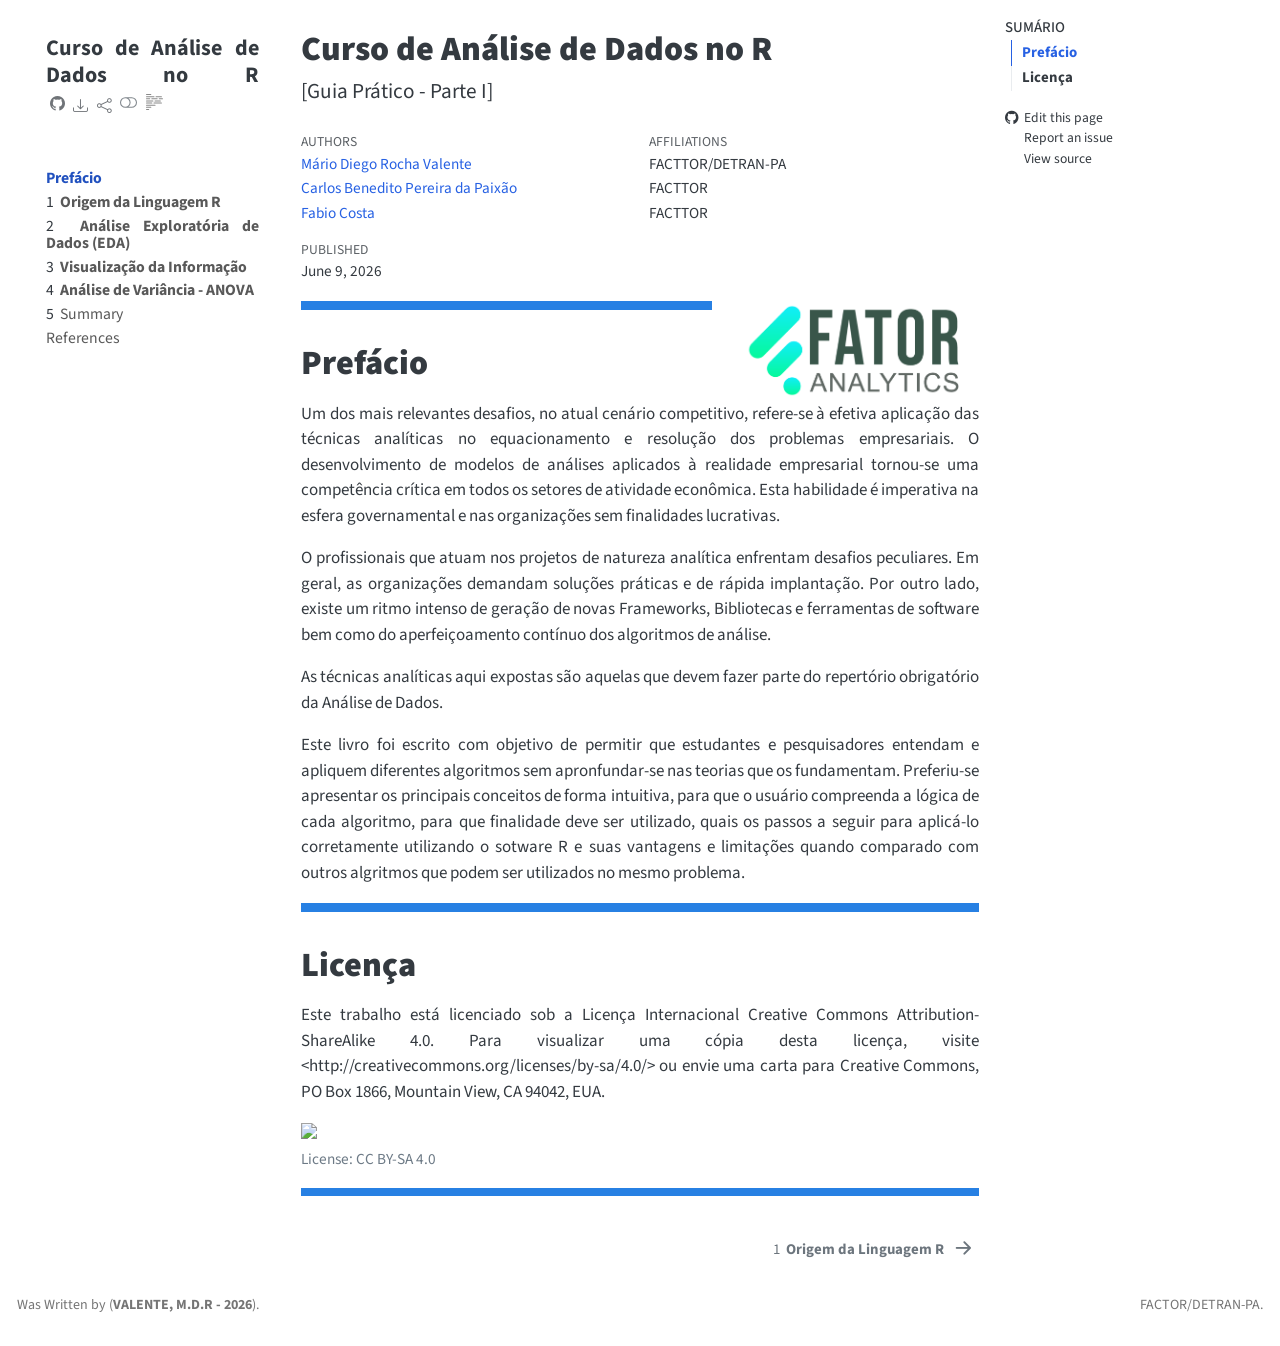
==== docs/index.html @ b425abb0 "Add files via upload" ====
<!DOCTYPE html>
<html xmlns="http://www.w3.org/1999/xhtml" lang="en" xml:lang="en"><head>

<meta charset="utf-8">
<meta name="generator" content="quarto-1.7.32">

<meta name="viewport" content="width=device-width, initial-scale=1.0, user-scalable=yes">

<meta name="author" content="Mário Diego Rocha Valente">
<meta name="author" content="Carlos Benedito Pereira da Paixão">
<meta name="author" content="Fabio Costa">
<meta name="dcterms.date" content="2026-06-09">

<title>Curso de Análise de Dados no R</title>
<style>
code{white-space: pre-wrap;}
span.smallcaps{font-variant: small-caps;}
div.columns{display: flex; gap: min(4vw, 1.5em);}
div.column{flex: auto; overflow-x: auto;}
div.hanging-indent{margin-left: 1.5em; text-indent: -1.5em;}
ul.task-list{list-style: none;}
ul.task-list li input[type="checkbox"] {
  width: 0.8em;
  margin: 0 0.8em 0.2em -1em; /* quarto-specific, see https://github.com/quarto-dev/quarto-cli/issues/4556 */ 
  vertical-align: middle;
}
</style>


<script src="site_libs/quarto-nav/quarto-nav.js"></script>
<script src="site_libs/quarto-nav/headroom.min.js"></script>
<script src="site_libs/clipboard/clipboard.min.js"></script>
<script src="site_libs/quarto-search/autocomplete.umd.js"></script>
<script src="site_libs/quarto-search/fuse.min.js"></script>
<script src="site_libs/quarto-search/quarto-search.js"></script>
<meta name="quarto:offset" content="./">
<link href="./intro.html" rel="next">
<link href="./Fator_Analytics.png" rel="icon" type="image/png">
<script src="site_libs/quarto-html/quarto.js" type="module"></script>
<script src="site_libs/quarto-html/tabsets/tabsets.js" type="module"></script>
<script src="site_libs/quarto-html/popper.min.js"></script>
<script src="site_libs/quarto-html/tippy.umd.min.js"></script>
<script src="site_libs/quarto-html/anchor.min.js"></script>
<link href="site_libs/quarto-html/tippy.css" rel="stylesheet">
<link href="site_libs/quarto-html/quarto-syntax-highlighting-37eea08aefeeee20ff55810ff984fec1.css" rel="stylesheet" class="quarto-color-scheme" id="quarto-text-highlighting-styles">
<link href="site_libs/quarto-html/quarto-syntax-highlighting-dark-2fef5ea3f8957b3e4ecc936fc74692ca.css" rel="stylesheet" class="quarto-color-scheme quarto-color-alternate" id="quarto-text-highlighting-styles">
<link href="site_libs/quarto-html/quarto-syntax-highlighting-37eea08aefeeee20ff55810ff984fec1.css" rel="stylesheet" class="quarto-color-scheme-extra" id="quarto-text-highlighting-styles">
<script src="site_libs/bootstrap/bootstrap.min.js"></script>
<link href="site_libs/bootstrap/bootstrap-icons.css" rel="stylesheet">
<link href="site_libs/bootstrap/bootstrap-364982630eef5352dd1537128a8ed5cb.min.css" rel="stylesheet" append-hash="true" class="quarto-color-scheme" id="quarto-bootstrap" data-mode="light">
<link href="site_libs/bootstrap/bootstrap-dark-9ac4c4d7723caba69398381a32a42326.min.css" rel="stylesheet" append-hash="true" class="quarto-color-scheme quarto-color-alternate" id="quarto-bootstrap" data-mode="dark">
<link href="site_libs/bootstrap/bootstrap-364982630eef5352dd1537128a8ed5cb.min.css" rel="stylesheet" append-hash="true" class="quarto-color-scheme-extra" id="quarto-bootstrap" data-mode="light">
<script id="quarto-search-options" type="application/json">{
  "location": "sidebar",
  "copy-button": false,
  "collapse-after": 3,
  "panel-placement": "start",
  "type": "textbox",
  "limit": 50,
  "keyboard-shortcut": [
    "f",
    "/",
    "s"
  ],
  "show-item-context": false,
  "language": {
    "search-no-results-text": "No results",
    "search-matching-documents-text": "matching documents",
    "search-copy-link-title": "Copy link to search",
    "search-hide-matches-text": "Hide additional matches",
    "search-more-match-text": "more match in this document",
    "search-more-matches-text": "more matches in this document",
    "search-clear-button-title": "Clear",
    "search-text-placeholder": "",
    "search-detached-cancel-button-title": "Cancel",
    "search-submit-button-title": "Submit",
    "search-label": "Search"
  }
}</script>


</head>

<body class="nav-sidebar floating quarto-light"><script id="quarto-html-before-body" type="application/javascript">
    const toggleBodyColorMode = (bsSheetEl) => {
      const mode = bsSheetEl.getAttribute("data-mode");
      const bodyEl = window.document.querySelector("body");
      if (mode === "dark") {
        bodyEl.classList.add("quarto-dark");
        bodyEl.classList.remove("quarto-light");
      } else {
        bodyEl.classList.add("quarto-light");
        bodyEl.classList.remove("quarto-dark");
      }
    }
    const toggleBodyColorPrimary = () => {
      const bsSheetEl = window.document.querySelector("link#quarto-bootstrap:not([rel=disabled-stylesheet])");
      if (bsSheetEl) {
        toggleBodyColorMode(bsSheetEl);
      }
    }
    const setColorSchemeToggle = (alternate) => {
      const toggles = window.document.querySelectorAll('.quarto-color-scheme-toggle');
      for (let i=0; i < toggles.length; i++) {
        const toggle = toggles[i];
        if (toggle) {
          if (alternate) {
            toggle.classList.add("alternate");
          } else {
            toggle.classList.remove("alternate");
          }
        }
      }
    };
    const toggleColorMode = (alternate) => {
      // Switch the stylesheets
      const primaryStylesheets = window.document.querySelectorAll('link.quarto-color-scheme:not(.quarto-color-alternate)');
      const alternateStylesheets = window.document.querySelectorAll('link.quarto-color-scheme.quarto-color-alternate');
      manageTransitions('#quarto-margin-sidebar .nav-link', false);
      if (alternate) {
        // note: dark is layered on light, we don't disable primary!
        enableStylesheet(alternateStylesheets);
        for (const sheetNode of alternateStylesheets) {
          if (sheetNode.id === "quarto-bootstrap") {
            toggleBodyColorMode(sheetNode);
          }
        }
      } else {
        disableStylesheet(alternateStylesheets);
        enableStylesheet(primaryStylesheets)
        toggleBodyColorPrimary();
      }
      manageTransitions('#quarto-margin-sidebar .nav-link', true);
      // Switch the toggles
      setColorSchemeToggle(alternate)
      // Hack to workaround the fact that safari doesn't
      // properly recolor the scrollbar when toggling (#1455)
      if (navigator.userAgent.indexOf('Safari') > 0 && navigator.userAgent.indexOf('Chrome') == -1) {
        manageTransitions("body", false);
        window.scrollTo(0, 1);
        setTimeout(() => {
          window.scrollTo(0, 0);
          manageTransitions("body", true);
        }, 40);
      }
    }
    const disableStylesheet = (stylesheets) => {
      for (let i=0; i < stylesheets.length; i++) {
        const stylesheet = stylesheets[i];
        stylesheet.rel = 'disabled-stylesheet';
      }
    }
    const enableStylesheet = (stylesheets) => {
      for (let i=0; i < stylesheets.length; i++) {
        const stylesheet = stylesheets[i];
        if(stylesheet.rel !== 'stylesheet') { // for Chrome, which will still FOUC without this check
          stylesheet.rel = 'stylesheet';
        }
      }
    }
    const manageTransitions = (selector, allowTransitions) => {
      const els = window.document.querySelectorAll(selector);
      for (let i=0; i < els.length; i++) {
        const el = els[i];
        if (allowTransitions) {
          el.classList.remove('notransition');
        } else {
          el.classList.add('notransition');
        }
      }
    }
    const isFileUrl = () => {
      return window.location.protocol === 'file:';
    }
    const hasAlternateSentinel = () => {
      let styleSentinel = getColorSchemeSentinel();
      if (styleSentinel !== null) {
        return styleSentinel === "alternate";
      } else {
        return false;
      }
    }
    const setStyleSentinel = (alternate) => {
      const value = alternate ? "alternate" : "default";
      if (!isFileUrl()) {
        window.localStorage.setItem("quarto-color-scheme", value);
      } else {
        localAlternateSentinel = value;
      }
    }
    const getColorSchemeSentinel = () => {
      if (!isFileUrl()) {
        const storageValue = window.localStorage.getItem("quarto-color-scheme");
        return storageValue != null ? storageValue : localAlternateSentinel;
      } else {
        return localAlternateSentinel;
      }
    }
    const toggleGiscusIfUsed = (isAlternate, darkModeDefault) => {
      const baseTheme = document.querySelector('#giscus-base-theme')?.value ?? 'light';
      const alternateTheme = document.querySelector('#giscus-alt-theme')?.value ?? 'dark';
      let newTheme = '';
      if(authorPrefersDark) {
        newTheme = isAlternate ? baseTheme : alternateTheme;
      } else {
        newTheme = isAlternate ? alternateTheme : baseTheme;
      }
      const changeGiscusTheme = () => {
        // From: https://github.com/giscus/giscus/issues/336
        const sendMessage = (message) => {
          const iframe = document.querySelector('iframe.giscus-frame');
          if (!iframe) return;
          iframe.contentWindow.postMessage({ giscus: message }, 'https://giscus.app');
        }
        sendMessage({
          setConfig: {
            theme: newTheme
          }
        });
      }
      const isGiscussLoaded = window.document.querySelector('iframe.giscus-frame') !== null;
      if (isGiscussLoaded) {
        changeGiscusTheme();
      }
    };
    const authorPrefersDark = false;
    const darkModeDefault = authorPrefersDark;
      document.querySelector('link#quarto-text-highlighting-styles.quarto-color-scheme-extra').rel = 'disabled-stylesheet';
      document.querySelector('link#quarto-bootstrap.quarto-color-scheme-extra').rel = 'disabled-stylesheet';
    let localAlternateSentinel = darkModeDefault ? 'alternate' : 'default';
    // Dark / light mode switch
    window.quartoToggleColorScheme = () => {
      // Read the current dark / light value
      let toAlternate = !hasAlternateSentinel();
      toggleColorMode(toAlternate);
      setStyleSentinel(toAlternate);
      toggleGiscusIfUsed(toAlternate, darkModeDefault);
      window.dispatchEvent(new Event('resize'));
    };
    // Switch to dark mode if need be
    if (hasAlternateSentinel()) {
      toggleColorMode(true);
    } else {
      toggleColorMode(false);
    }
  </script>

<div id="quarto-search-results"></div>
  <header id="quarto-header" class="headroom fixed-top">
  <nav class="quarto-secondary-nav">
    <div class="container-fluid d-flex">
      <button type="button" class="quarto-btn-toggle btn" data-bs-toggle="collapse" role="button" data-bs-target=".quarto-sidebar-collapse-item" aria-controls="quarto-sidebar" aria-expanded="false" aria-label="Toggle sidebar navigation" onclick="if (window.quartoToggleHeadroom) { window.quartoToggleHeadroom(); }">
        <i class="bi bi-layout-text-sidebar-reverse"></i>
      </button>
        <nav class="quarto-page-breadcrumbs" aria-label="breadcrumb"><ol class="breadcrumb"><li class="breadcrumb-item"><a href="./index.html"><strong>Prefácio</strong></a></li></ol></nav>
        <a class="flex-grow-1" role="navigation" data-bs-toggle="collapse" data-bs-target=".quarto-sidebar-collapse-item" aria-controls="quarto-sidebar" aria-expanded="false" aria-label="Toggle sidebar navigation" onclick="if (window.quartoToggleHeadroom) { window.quartoToggleHeadroom(); }">      
        </a>
      <button type="button" class="btn quarto-search-button" aria-label="Search" onclick="window.quartoOpenSearch();">
        <i class="bi bi-search"></i>
      </button>
    </div>
  </nav>
</header>
<!-- content -->
<div id="quarto-content" class="quarto-container page-columns page-rows-contents page-layout-article">
<!-- sidebar -->
  <nav id="quarto-sidebar" class="sidebar collapse collapse-horizontal quarto-sidebar-collapse-item sidebar-navigation floating overflow-auto">
    <div class="pt-lg-2 mt-2 text-left sidebar-header">
    <div class="sidebar-title mb-0 py-0">
      <a href="./"><strong>Curso de Análise de Dados no R</strong></a> 
        <div class="sidebar-tools-main tools-wide">
    <a href="https://github.com/MarioDhiego/tree/main/book/" title="Source Code" class="quarto-navigation-tool px-1" aria-label="Source Code"><i class="bi bi-github"></i></a>
    <div class="dropdown">
      <a href="" title="Download" id="quarto-navigation-tool-dropdown-0" class="quarto-navigation-tool dropdown-toggle px-1" data-bs-toggle="dropdown" aria-expanded="false" role="link" aria-label="Download"><i class="bi bi-download"></i></a>
      <ul class="dropdown-menu" aria-labelledby="quarto-navigation-tool-dropdown-0">
          <li>
            <a class="dropdown-item sidebar-tools-main-item" href="./--Curso-de-Análise-de-Dados-no-R--.pdf">
              <i class="bi bi-file-pdf pe-1"></i>
            Download PDF
            </a>
          </li>
          <li>
            <a class="dropdown-item sidebar-tools-main-item" href="./--Curso-de-Análise-de-Dados-no-R--.docx">
              <i class="bi bi-file-word pe-1"></i>
            Download Docx
            </a>
          </li>
      </ul>
    </div>
    <div class="dropdown">
      <a href="" title="Share" id="quarto-navigation-tool-dropdown-1" class="quarto-navigation-tool dropdown-toggle px-1" data-bs-toggle="dropdown" aria-expanded="false" role="link" aria-label="Share"><i class="bi bi-share"></i></a>
      <ul class="dropdown-menu" aria-labelledby="quarto-navigation-tool-dropdown-1">
          <li>
            <a class="dropdown-item sidebar-tools-main-item" href="https://twitter.com/intent/tweet?url=|url|">
              <i class="bi bi-twitter pe-1"></i>
            Twitter
            </a>
          </li>
          <li>
            <a class="dropdown-item sidebar-tools-main-item" href="https://www.linkedin.com/sharing/share-offsite/?url=|url|">
              <i class="bi bi-linkedin pe-1"></i>
            LinkedIn
            </a>
          </li>
      </ul>
    </div>
  <a href="" class="quarto-color-scheme-toggle quarto-navigation-tool  px-1" onclick="window.quartoToggleColorScheme(); return false;" title="Toggle dark mode"><i class="bi"></i></a>
  <a href="" class="quarto-reader-toggle quarto-navigation-tool px-1" onclick="window.quartoToggleReader(); return false;" title="Toggle reader mode">
  <div class="quarto-reader-toggle-btn">
  <i class="bi"></i>
  </div>
</a>
</div>
    </div>
      </div>
        <div class="mt-2 flex-shrink-0 align-items-center">
        <div class="sidebar-search">
        <div id="quarto-search" class="" title="Search"></div>
        </div>
        </div>
    <div class="sidebar-menu-container"> 
    <ul class="list-unstyled mt-1">
        <li class="sidebar-item">
  <div class="sidebar-item-container"> 
  <a href="./index.html" class="sidebar-item-text sidebar-link active">
 <span class="menu-text"><strong>Prefácio</strong></span></a>
  </div>
</li>
        <li class="sidebar-item">
  <div class="sidebar-item-container"> 
  <a href="./intro.html" class="sidebar-item-text sidebar-link">
 <span class="menu-text"><span class="chapter-number">1</span>&nbsp; <span class="chapter-title"><strong>Origem da Linguagem R</strong></span></span></a>
  </div>
</li>
        <li class="sidebar-item">
  <div class="sidebar-item-container"> 
  <a href="./cap1.html" class="sidebar-item-text sidebar-link">
 <span class="menu-text"><span class="chapter-number">2</span>&nbsp; <span class="chapter-title"><strong>Análise Exploratória de Dados (EDA)</strong></span></span></a>
  </div>
</li>
        <li class="sidebar-item">
  <div class="sidebar-item-container"> 
  <a href="./cap2.html" class="sidebar-item-text sidebar-link">
 <span class="menu-text"><span class="chapter-number">3</span>&nbsp; <span class="chapter-title"><strong>Visualização da Informação</strong></span></span></a>
  </div>
</li>
        <li class="sidebar-item">
  <div class="sidebar-item-container"> 
  <a href="./cap3.html" class="sidebar-item-text sidebar-link">
 <span class="menu-text"><span class="chapter-number">4</span>&nbsp; <span class="chapter-title"><strong>Análise de Variância - ANOVA</strong></span></span></a>
  </div>
</li>
        <li class="sidebar-item">
  <div class="sidebar-item-container"> 
  <a href="./summary.html" class="sidebar-item-text sidebar-link">
 <span class="menu-text"><span class="chapter-number">5</span>&nbsp; <span class="chapter-title">Summary</span></span></a>
  </div>
</li>
        <li class="sidebar-item">
  <div class="sidebar-item-container"> 
  <a href="./references.html" class="sidebar-item-text sidebar-link">
 <span class="menu-text">References</span></a>
  </div>
</li>
    </ul>
    </div>
</nav>
<div id="quarto-sidebar-glass" class="quarto-sidebar-collapse-item" data-bs-toggle="collapse" data-bs-target=".quarto-sidebar-collapse-item"></div>
<!-- margin-sidebar -->
    <div id="quarto-margin-sidebar" class="sidebar margin-sidebar">
        <nav id="TOC" role="doc-toc" class="toc-active">
    <h2 id="toc-title">SUMÁRIO</h2>
   
  <ul>
  <li><a href="#prefácio" id="toc-prefácio" class="nav-link active" data-scroll-target="#prefácio"><strong>Prefácio</strong></a></li>
  <li><a href="#Licença" id="toc-Licença" class="nav-link" data-scroll-target="#Licença"><strong>Licença</strong></a></li>
  </ul>
<div class="toc-actions"><ul><li><a href="https://github.com/MarioDhiego/edit/main/book/index.qmd" class="toc-action"><i class="bi bi-github"></i>Edit this page</a></li><li><a href="https://github.com/MarioDhiego/issues/new" class="toc-action"><i class="bi empty"></i>Report an issue</a></li><li><a href="https://github.com/MarioDhiego/blob/main/book/index.qmd" class="toc-action"><i class="bi empty"></i>View source</a></li></ul></div></nav>
    </div>
<!-- main -->
<main class="content" id="quarto-document-content">


<header id="title-block-header" class="quarto-title-block default">
<div class="quarto-title">
<h1 class="title"><strong>Curso de Análise de Dados no R</strong></h1>
<p class="subtitle lead"><strong>[Guia Prático - Parte I]</strong></p>
</div>


<div class="quarto-title-meta-author">
  <div class="quarto-title-meta-heading">Authors</div>
  <div class="quarto-title-meta-heading">Affiliations</div>
  
    <div class="quarto-title-meta-contents">
    <p class="author"><a href="mario.valente@detran.pa.gov.br">Mário Diego Rocha Valente</a> </p>
  </div>
  <div class="quarto-title-meta-contents">
        <p class="affiliation">
            FACTTOR/DETRAN-PA
          </p>
      </div>
    <div class="quarto-title-meta-contents">
    <p class="author"><a href="carlos.paixao@gmail.com">Carlos Benedito Pereira da Paixão</a> </p>
  </div>
  <div class="quarto-title-meta-contents">
        <p class="affiliation">
            FACTTOR
          </p>
      </div>
    <div class="quarto-title-meta-contents">
    <p class="author"><a href="fabio.costa@gmail.com">Fabio Costa</a> </p>
  </div>
  <div class="quarto-title-meta-contents">
        <p class="affiliation">
            FACTTOR
          </p>
      </div>
  </div>

<div class="quarto-title-meta">

      
    <div>
    <div class="quarto-title-meta-heading">Published</div>
    <div class="quarto-title-meta-contents">
      <p class="date">June 9, 2026</p>
    </div>
  </div>
  
    
  </div>
  


</header>


<p><img src="Fator_Analytics.png" title="**Curso de Análise de Dados no R**" class="quarto-cover-image nolightbox img-fluid"></p>
<style>
body{text-align: justify}
</style>
<div class="progress">
<div class="progress-bar" style="width: 100%;">

</div>
</div>
<section id="prefácio" class="level1 unnumbered">
<h1 class="unnumbered"><strong>Prefácio</strong></h1>
<p>Um dos mais relevantes desafios, no atual cenário competitivo, refere-se à efetiva aplicação das técnicas analíticas no equacionamento e resolução dos problemas empresariais. O desenvolvimento de modelos de análises aplicados à realidade empresarial tornou-se uma competência crítica em todos os setores de atividade econômica. Esta habilidade é imperativa na esfera governamental e nas organizações sem finalidades lucrativas.</p>
<p>O profissionais que atuam nos projetos de natureza analítica enfrentam desafios peculiares. Em geral, as organizações demandam soluções práticas e de rápida implantação. Por outro lado, existe um ritmo intenso de geração de novas Frameworks, Bibliotecas e ferramentas de software bem como do aperfeiçoamento contínuo dos algoritmos de análise. </p>
<p>As técnicas analíticas aqui expostas são aquelas que devem fazer parte do repertório obrigatório da Análise de Dados. </p>
<p>Este livro foi escrito com objetivo de permitir que estudantes e pesquisadores entendam e apliquem diferentes algoritmos sem apronfundar-se nas teorias que os fundamentam. Preferiu-se apresentar os principais conceitos de forma intuitiva, para que o usuário compreenda a lógica de cada algoritmo, para que finalidade deve ser utilizado, quais os passos a seguir para aplicá-lo corretamente utilizando o sotware R e suas vantagens e limitações quando comparado com outros algritmos que podem ser utilizados no mesmo problema.</p>
<div class="progress">
<div class="progress-bar" style="width: 100%;">

</div>
</div>
</section>
<section id="Licença" class="level1 unnumbered">
<h1 class="unnumbered"><strong>Licença</strong></h1>
<p>Este trabalho está licenciado sob a Licença Internacional Creative Commons Attribution-ShareAlike 4.0. Para visualizar uma cópia desta licença, visite &lt;http://creativecommons.org/licenses/by-sa/4.0/&gt; ou envie uma carta para Creative Commons, PO Box 1866, Mountain View, CA 94042, EUA.</p>
<div class="quarto-figure quarto-figure-left">
<figure class="figure">
<p><img src="https://mirrors.creativecommons.org/presskit/buttons/88x31/png/by-sa.png" class="img-fluid figure-img" style="width:25.0%"></p>
<figcaption>License: CC BY-SA 4.0</figcaption>
</figure>
</div>
<div class="progress">
<div class="progress-bar" style="width: 100%;">

</div>
</div>


</section>

</main> <!-- /main -->
<script id="quarto-html-after-body" type="application/javascript">
  window.document.addEventListener("DOMContentLoaded", function (event) {
    // Ensure there is a toggle, if there isn't float one in the top right
    if (window.document.querySelector('.quarto-color-scheme-toggle') === null) {
      const a = window.document.createElement('a');
      a.classList.add('top-right');
      a.classList.add('quarto-color-scheme-toggle');
      a.href = "";
      a.onclick = function() { try { window.quartoToggleColorScheme(); } catch {} return false; };
      const i = window.document.createElement("i");
      i.classList.add('bi');
      a.appendChild(i);
      window.document.body.appendChild(a);
    }
    setColorSchemeToggle(hasAlternateSentinel())
    const icon = "";
    const anchorJS = new window.AnchorJS();
    anchorJS.options = {
      placement: 'right',
      icon: icon
    };
    anchorJS.add('.anchored');
    const isCodeAnnotation = (el) => {
      for (const clz of el.classList) {
        if (clz.startsWith('code-annotation-')) {                     
          return true;
        }
      }
      return false;
    }
    const onCopySuccess = function(e) {
      // button target
      const button = e.trigger;
      // don't keep focus
      button.blur();
      // flash "checked"
      button.classList.add('code-copy-button-checked');
      var currentTitle = button.getAttribute("title");
      button.setAttribute("title", "Copied!");
      let tooltip;
      if (window.bootstrap) {
        button.setAttribute("data-bs-toggle", "tooltip");
        button.setAttribute("data-bs-placement", "left");
        button.setAttribute("data-bs-title", "Copied!");
        tooltip = new bootstrap.Tooltip(button, 
          { trigger: "manual", 
            customClass: "code-copy-button-tooltip",
            offset: [0, -8]});
        tooltip.show();    
      }
      setTimeout(function() {
        if (tooltip) {
          tooltip.hide();
          button.removeAttribute("data-bs-title");
          button.removeAttribute("data-bs-toggle");
          button.removeAttribute("data-bs-placement");
        }
        button.setAttribute("title", currentTitle);
        button.classList.remove('code-copy-button-checked');
      }, 1000);
      // clear code selection
      e.clearSelection();
    }
    const getTextToCopy = function(trigger) {
        const codeEl = trigger.previousElementSibling.cloneNode(true);
        for (const childEl of codeEl.children) {
          if (isCodeAnnotation(childEl)) {
            childEl.remove();
          }
        }
        return codeEl.innerText;
    }
    const clipboard = new window.ClipboardJS('.code-copy-button:not([data-in-quarto-modal])', {
      text: getTextToCopy
    });
    clipboard.on('success', onCopySuccess);
    if (window.document.getElementById('quarto-embedded-source-code-modal')) {
      const clipboardModal = new window.ClipboardJS('.code-copy-button[data-in-quarto-modal]', {
        text: getTextToCopy,
        container: window.document.getElementById('quarto-embedded-source-code-modal')
      });
      clipboardModal.on('success', onCopySuccess);
    }
      var localhostRegex = new RegExp(/^(?:http|https):\/\/localhost\:?[0-9]*\//);
      var mailtoRegex = new RegExp(/^mailto:/);
        var filterRegex = new RegExp('/' + window.location.host + '/');
      var isInternal = (href) => {
          return filterRegex.test(href) || localhostRegex.test(href) || mailtoRegex.test(href);
      }
      // Inspect non-navigation links and adorn them if external
     var links = window.document.querySelectorAll('a[href]:not(.nav-link):not(.navbar-brand):not(.toc-action):not(.sidebar-link):not(.sidebar-item-toggle):not(.pagination-link):not(.no-external):not([aria-hidden]):not(.dropdown-item):not(.quarto-navigation-tool):not(.about-link)');
      for (var i=0; i<links.length; i++) {
        const link = links[i];
        if (!isInternal(link.href)) {
          // undo the damage that might have been done by quarto-nav.js in the case of
          // links that we want to consider external
          if (link.dataset.originalHref !== undefined) {
            link.href = link.dataset.originalHref;
          }
        }
      }
    function tippyHover(el, contentFn, onTriggerFn, onUntriggerFn) {
      const config = {
        allowHTML: true,
        maxWidth: 500,
        delay: 100,
        arrow: false,
        appendTo: function(el) {
            return el.parentElement;
        },
        interactive: true,
        interactiveBorder: 10,
        theme: 'quarto',
        placement: 'bottom-start',
      };
      if (contentFn) {
        config.content = contentFn;
      }
      if (onTriggerFn) {
        config.onTrigger = onTriggerFn;
      }
      if (onUntriggerFn) {
        config.onUntrigger = onUntriggerFn;
      }
      window.tippy(el, config); 
    }
    const noterefs = window.document.querySelectorAll('a[role="doc-noteref"]');
    for (var i=0; i<noterefs.length; i++) {
      const ref = noterefs[i];
      tippyHover(ref, function() {
        // use id or data attribute instead here
        let href = ref.getAttribute('data-footnote-href') || ref.getAttribute('href');
        try { href = new URL(href).hash; } catch {}
        const id = href.replace(/^#\/?/, "");
        const note = window.document.getElementById(id);
        if (note) {
          return note.innerHTML;
        } else {
          return "";
        }
      });
    }
    const xrefs = window.document.querySelectorAll('a.quarto-xref');
    const processXRef = (id, note) => {
      // Strip column container classes
      const stripColumnClz = (el) => {
        el.classList.remove("page-full", "page-columns");
        if (el.children) {
          for (const child of el.children) {
            stripColumnClz(child);
          }
        }
      }
      stripColumnClz(note)
      if (id === null || id.startsWith('sec-')) {
        // Special case sections, only their first couple elements
        const container = document.createElement("div");
        if (note.children && note.children.length > 2) {
          container.appendChild(note.children[0].cloneNode(true));
          for (let i = 1; i < note.children.length; i++) {
            const child = note.children[i];
            if (child.tagName === "P" && child.innerText === "") {
              continue;
            } else {
              container.appendChild(child.cloneNode(true));
              break;
            }
          }
          if (window.Quarto?.typesetMath) {
            window.Quarto.typesetMath(container);
          }
          return container.innerHTML
        } else {
          if (window.Quarto?.typesetMath) {
            window.Quarto.typesetMath(note);
          }
          return note.innerHTML;
        }
      } else {
        // Remove any anchor links if they are present
        const anchorLink = note.querySelector('a.anchorjs-link');
        if (anchorLink) {
          anchorLink.remove();
        }
        if (window.Quarto?.typesetMath) {
          window.Quarto.typesetMath(note);
        }
        if (note.classList.contains("callout")) {
          return note.outerHTML;
        } else {
          return note.innerHTML;
        }
      }
    }
    for (var i=0; i<xrefs.length; i++) {
      const xref = xrefs[i];
      tippyHover(xref, undefined, function(instance) {
        instance.disable();
        let url = xref.getAttribute('href');
        let hash = undefined; 
        if (url.startsWith('#')) {
          hash = url;
        } else {
          try { hash = new URL(url).hash; } catch {}
        }
        if (hash) {
          const id = hash.replace(/^#\/?/, "");
          const note = window.document.getElementById(id);
          if (note !== null) {
            try {
              const html = processXRef(id, note.cloneNode(true));
              instance.setContent(html);
            } finally {
              instance.enable();
              instance.show();
            }
          } else {
            // See if we can fetch this
            fetch(url.split('#')[0])
            .then(res => res.text())
            .then(html => {
              const parser = new DOMParser();
              const htmlDoc = parser.parseFromString(html, "text/html");
              const note = htmlDoc.getElementById(id);
              if (note !== null) {
                const html = processXRef(id, note);
                instance.setContent(html);
              } 
            }).finally(() => {
              instance.enable();
              instance.show();
            });
          }
        } else {
          // See if we can fetch a full url (with no hash to target)
          // This is a special case and we should probably do some content thinning / targeting
          fetch(url)
          .then(res => res.text())
          .then(html => {
            const parser = new DOMParser();
            const htmlDoc = parser.parseFromString(html, "text/html");
            const note = htmlDoc.querySelector('main.content');
            if (note !== null) {
              // This should only happen for chapter cross references
              // (since there is no id in the URL)
              // remove the first header
              if (note.children.length > 0 && note.children[0].tagName === "HEADER") {
                note.children[0].remove();
              }
              const html = processXRef(null, note);
              instance.setContent(html);
            } 
          }).finally(() => {
            instance.enable();
            instance.show();
          });
        }
      }, function(instance) {
      });
    }
        let selectedAnnoteEl;
        const selectorForAnnotation = ( cell, annotation) => {
          let cellAttr = 'data-code-cell="' + cell + '"';
          let lineAttr = 'data-code-annotation="' +  annotation + '"';
          const selector = 'span[' + cellAttr + '][' + lineAttr + ']';
          return selector;
        }
        const selectCodeLines = (annoteEl) => {
          const doc = window.document;
          const targetCell = annoteEl.getAttribute("data-target-cell");
          const targetAnnotation = annoteEl.getAttribute("data-target-annotation");
          const annoteSpan = window.document.querySelector(selectorForAnnotation(targetCell, targetAnnotation));
          const lines = annoteSpan.getAttribute("data-code-lines").split(",");
          const lineIds = lines.map((line) => {
            return targetCell + "-" + line;
          })
          let top = null;
          let height = null;
          let parent = null;
          if (lineIds.length > 0) {
              //compute the position of the single el (top and bottom and make a div)
              const el = window.document.getElementById(lineIds[0]);
              top = el.offsetTop;
              height = el.offsetHeight;
              parent = el.parentElement.parentElement;
            if (lineIds.length > 1) {
              const lastEl = window.document.getElementById(lineIds[lineIds.length - 1]);
              const bottom = lastEl.offsetTop + lastEl.offsetHeight;
              height = bottom - top;
            }
            if (top !== null && height !== null && parent !== null) {
              // cook up a div (if necessary) and position it 
              let div = window.document.getElementById("code-annotation-line-highlight");
              if (div === null) {
                div = window.document.createElement("div");
                div.setAttribute("id", "code-annotation-line-highlight");
                div.style.position = 'absolute';
                parent.appendChild(div);
              }
              div.style.top = top - 2 + "px";
              div.style.height = height + 4 + "px";
              div.style.left = 0;
              let gutterDiv = window.document.getElementById("code-annotation-line-highlight-gutter");
              if (gutterDiv === null) {
                gutterDiv = window.document.createElement("div");
                gutterDiv.setAttribute("id", "code-annotation-line-highlight-gutter");
                gutterDiv.style.position = 'absolute';
                const codeCell = window.document.getElementById(targetCell);
                const gutter = codeCell.querySelector('.code-annotation-gutter');
                gutter.appendChild(gutterDiv);
              }
              gutterDiv.style.top = top - 2 + "px";
              gutterDiv.style.height = height + 4 + "px";
            }
            selectedAnnoteEl = annoteEl;
          }
        };
        const unselectCodeLines = () => {
          const elementsIds = ["code-annotation-line-highlight", "code-annotation-line-highlight-gutter"];
          elementsIds.forEach((elId) => {
            const div = window.document.getElementById(elId);
            if (div) {
              div.remove();
            }
          });
          selectedAnnoteEl = undefined;
        };
          // Handle positioning of the toggle
      window.addEventListener(
        "resize",
        throttle(() => {
          elRect = undefined;
          if (selectedAnnoteEl) {
            selectCodeLines(selectedAnnoteEl);
          }
        }, 10)
      );
      function throttle(fn, ms) {
      let throttle = false;
      let timer;
        return (...args) => {
          if(!throttle) { // first call gets through
              fn.apply(this, args);
              throttle = true;
          } else { // all the others get throttled
              if(timer) clearTimeout(timer); // cancel #2
              timer = setTimeout(() => {
                fn.apply(this, args);
                timer = throttle = false;
              }, ms);
          }
        };
      }
        // Attach click handler to the DT
        const annoteDls = window.document.querySelectorAll('dt[data-target-cell]');
        for (const annoteDlNode of annoteDls) {
          annoteDlNode.addEventListener('click', (event) => {
            const clickedEl = event.target;
            if (clickedEl !== selectedAnnoteEl) {
              unselectCodeLines();
              const activeEl = window.document.querySelector('dt[data-target-cell].code-annotation-active');
              if (activeEl) {
                activeEl.classList.remove('code-annotation-active');
              }
              selectCodeLines(clickedEl);
              clickedEl.classList.add('code-annotation-active');
            } else {
              // Unselect the line
              unselectCodeLines();
              clickedEl.classList.remove('code-annotation-active');
            }
          });
        }
    const findCites = (el) => {
      const parentEl = el.parentElement;
      if (parentEl) {
        const cites = parentEl.dataset.cites;
        if (cites) {
          return {
            el,
            cites: cites.split(' ')
          };
        } else {
          return findCites(el.parentElement)
        }
      } else {
        return undefined;
      }
    };
    var bibliorefs = window.document.querySelectorAll('a[role="doc-biblioref"]');
    for (var i=0; i<bibliorefs.length; i++) {
      const ref = bibliorefs[i];
      const citeInfo = findCites(ref);
      if (citeInfo) {
        tippyHover(citeInfo.el, function() {
          var popup = window.document.createElement('div');
          citeInfo.cites.forEach(function(cite) {
            var citeDiv = window.document.createElement('div');
            citeDiv.classList.add('hanging-indent');
            citeDiv.classList.add('csl-entry');
            var biblioDiv = window.document.getElementById('ref-' + cite);
            if (biblioDiv) {
              citeDiv.innerHTML = biblioDiv.innerHTML;
            }
            popup.appendChild(citeDiv);
          });
          return popup.innerHTML;
        });
      }
    }
  });
  </script>
<nav class="page-navigation">
  <div class="nav-page nav-page-previous">
  </div>
  <div class="nav-page nav-page-next">
      <a href="./intro.html" class="pagination-link" aria-label="**Origem da Linguagem R**">
        <span class="nav-page-text"><span class="chapter-number">1</span>&nbsp; <span class="chapter-title"><strong>Origem da Linguagem R</strong></span></span> <i class="bi bi-arrow-right-short"></i>
      </a>
  </div>
</nav>
</div> <!-- /content -->
<footer class="footer">
  <div class="nav-footer">
    <div class="nav-footer-left">
<p>Was Written by (<strong>VALENTE, M.D.R - 2026</strong>).</p>
</div>   
    <div class="nav-footer-center">
      &nbsp;
    <div class="toc-actions d-sm-block d-md-none"><ul><li><a href="https://github.com/MarioDhiego/edit/main/book/index.qmd" class="toc-action"><i class="bi bi-github"></i>Edit this page</a></li><li><a href="https://github.com/MarioDhiego/issues/new" class="toc-action"><i class="bi empty"></i>Report an issue</a></li><li><a href="https://github.com/MarioDhiego/blob/main/book/index.qmd" class="toc-action"><i class="bi empty"></i>View source</a></li></ul></div></div>
    <div class="nav-footer-right">
<p>FACTOR/DETRAN-PA.</p>
</div>
  </div>
</footer>




</body></html>
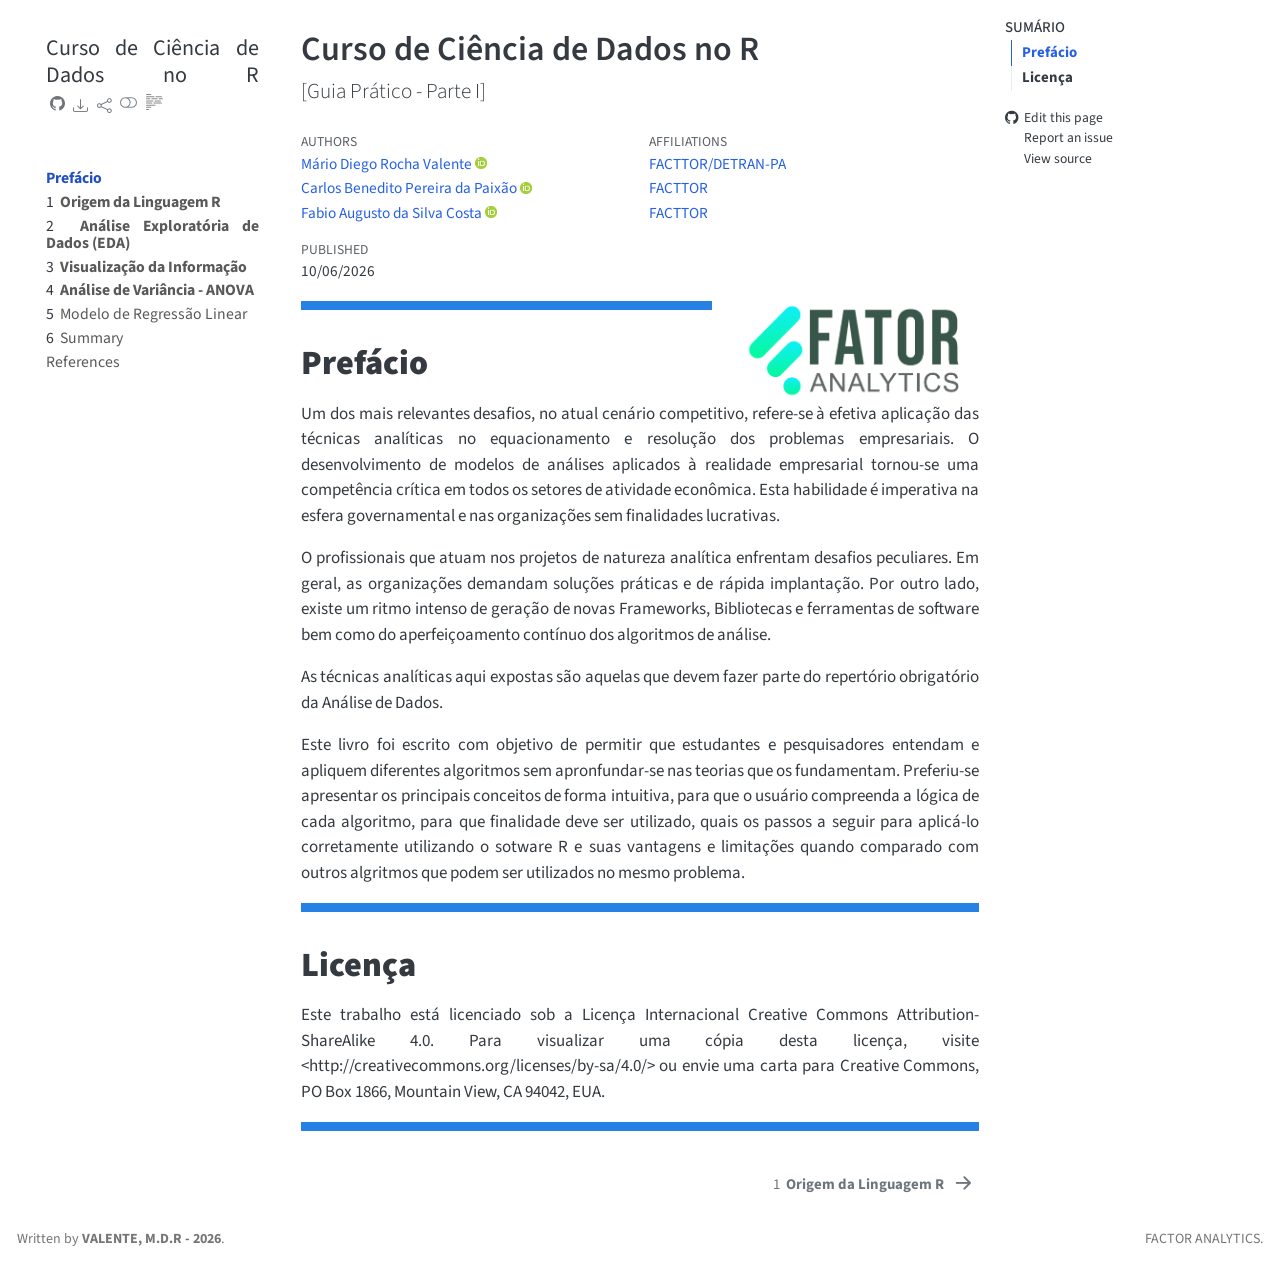
==== commit 1a110f03: "Add files via upload" ====
--- a/docs/index.html
+++ b/docs/index.html
@@ -8,10 +8,10 @@
 
 <meta name="author" content="Mário Diego Rocha Valente">
 <meta name="author" content="Carlos Benedito Pereira da Paixão">
-<meta name="author" content="Fabio Costa">
-<meta name="dcterms.date" content="2026-06-09">
-
-<title>Curso de Análise de Dados no R</title>
+<meta name="author" content="Fabio Augusto da Silva Costa">
+<meta name="dcterms.date" content="2026-10-06">
+
+<title>Curso de Ciência de Dados no R</title>
 <style>
 code{white-space: pre-wrap;}
 span.smallcaps{font-variant: small-caps;}
@@ -267,20 +267,20 @@
   <nav id="quarto-sidebar" class="sidebar collapse collapse-horizontal quarto-sidebar-collapse-item sidebar-navigation floating overflow-auto">
     <div class="pt-lg-2 mt-2 text-left sidebar-header">
     <div class="sidebar-title mb-0 py-0">
-      <a href="./"><strong>Curso de Análise de Dados no R</strong></a> 
+      <a href="./">Curso de Ciência de Dados no R</a> 
         <div class="sidebar-tools-main tools-wide">
     <a href="https://github.com/MarioDhiego/tree/main/book/" title="Source Code" class="quarto-navigation-tool px-1" aria-label="Source Code"><i class="bi bi-github"></i></a>
     <div class="dropdown">
       <a href="" title="Download" id="quarto-navigation-tool-dropdown-0" class="quarto-navigation-tool dropdown-toggle px-1" data-bs-toggle="dropdown" aria-expanded="false" role="link" aria-label="Download"><i class="bi bi-download"></i></a>
       <ul class="dropdown-menu" aria-labelledby="quarto-navigation-tool-dropdown-0">
           <li>
-            <a class="dropdown-item sidebar-tools-main-item" href="./--Curso-de-Análise-de-Dados-no-R--.pdf">
+            <a class="dropdown-item sidebar-tools-main-item" href="./Curso-de-Ciência-de-Dados-no-R.pdf">
               <i class="bi bi-file-pdf pe-1"></i>
             Download PDF
             </a>
           </li>
           <li>
-            <a class="dropdown-item sidebar-tools-main-item" href="./--Curso-de-Análise-de-Dados-no-R--.docx">
+            <a class="dropdown-item sidebar-tools-main-item" href="./Curso-de-Ciência-de-Dados-no-R.docx">
               <i class="bi bi-file-word pe-1"></i>
             Download Docx
             </a>
@@ -352,8 +352,14 @@
 </li>
         <li class="sidebar-item">
   <div class="sidebar-item-container"> 
+  <a href="./cap4.html" class="sidebar-item-text sidebar-link">
+ <span class="menu-text"><span class="chapter-number">5</span>&nbsp; <span class="chapter-title">Modelo de Regressão Linear</span></span></a>
+  </div>
+</li>
+        <li class="sidebar-item">
+  <div class="sidebar-item-container"> 
   <a href="./summary.html" class="sidebar-item-text sidebar-link">
- <span class="menu-text"><span class="chapter-number">5</span>&nbsp; <span class="chapter-title">Summary</span></span></a>
+ <span class="menu-text"><span class="chapter-number">6</span>&nbsp; <span class="chapter-title">Summary</span></span></a>
   </div>
 </li>
         <li class="sidebar-item">
@@ -383,8 +389,8 @@
 
 <header id="title-block-header" class="quarto-title-block default">
 <div class="quarto-title">
-<h1 class="title"><strong>Curso de Análise de Dados no R</strong></h1>
-<p class="subtitle lead"><strong>[Guia Prático - Parte I]</strong></p>
+<h1 class="title">Curso de Ciência de Dados no R</h1>
+<p class="subtitle lead">[Guia Prático - Parte I]</p>
 </div>
 
 
@@ -393,27 +399,33 @@
   <div class="quarto-title-meta-heading">Affiliations</div>
   
     <div class="quarto-title-meta-contents">
-    <p class="author"><a href="mario.valente@detran.pa.gov.br">Mário Diego Rocha Valente</a> </p>
+    <p class="author"><a href="mailto:mario.valente@detran.pa.gov.br">Mário Diego Rocha Valente</a> <a href="https://orcid.org/0000-0002-0559-5176" class="quarto-title-author-orcid"> <img src="[data-uri]"></a></p>
   </div>
   <div class="quarto-title-meta-contents">
         <p class="affiliation">
+            <a href="https://www.fatoranalytics.com/">
             FACTTOR/DETRAN-PA
+            </a>
           </p>
       </div>
     <div class="quarto-title-meta-contents">
-    <p class="author"><a href="carlos.paixao@gmail.com">Carlos Benedito Pereira da Paixão</a> </p>
+    <p class="author"><a href="mailto:carlos.paixao@gmail.com">Carlos Benedito Pereira da Paixão</a> <a href="https://orcid.org/0000-0003-3059-1967" class="quarto-title-author-orcid"> <img src="[data-uri]"></a></p>
   </div>
   <div class="quarto-title-meta-contents">
         <p class="affiliation">
+            <a href="https://www.fatoranalytics.com/">
             FACTTOR
+            </a>
           </p>
       </div>
     <div class="quarto-title-meta-contents">
-    <p class="author"><a href="fabio.costa@gmail.com">Fabio Costa</a> </p>
+    <p class="author"><a href="mailto:fabio.costa@gmail.com">Fabio Augusto da Silva Costa</a> <a href="https://orcid.org/0000-0003-3059-1968" class="quarto-title-author-orcid"> <img src="[data-uri]"></a></p>
   </div>
   <div class="quarto-title-meta-contents">
         <p class="affiliation">
+            <a href="https://www.fatoranalytics.com/">
             FACTTOR
+            </a>
           </p>
       </div>
   </div>
@@ -424,7 +436,7 @@
     <div>
     <div class="quarto-title-meta-heading">Published</div>
     <div class="quarto-title-meta-contents">
-      <p class="date">June 9, 2026</p>
+      <p class="date">10/06/2026</p>
     </div>
   </div>
   
@@ -436,7 +448,7 @@
 </header>
 
 
-<p><img src="Fator_Analytics.png" title="**Curso de Análise de Dados no R**" class="quarto-cover-image nolightbox img-fluid"></p>
+<p><img src="Fator_Analytics.png" title="Curso de Ciência de Dados no R" class="quarto-cover-image nolightbox img-fluid"></p>
 <style>
 body{text-align: justify}
 </style>
@@ -460,12 +472,6 @@
 <section id="Licença" class="level1 unnumbered">
 <h1 class="unnumbered"><strong>Licença</strong></h1>
 <p>Este trabalho está licenciado sob a Licença Internacional Creative Commons Attribution-ShareAlike 4.0. Para visualizar uma cópia desta licença, visite &lt;http://creativecommons.org/licenses/by-sa/4.0/&gt; ou envie uma carta para Creative Commons, PO Box 1866, Mountain View, CA 94042, EUA.</p>
-<div class="quarto-figure quarto-figure-left">
-<figure class="figure">
-<p><img src="https://mirrors.creativecommons.org/presskit/buttons/88x31/png/by-sa.png" class="img-fluid figure-img" style="width:25.0%"></p>
-<figcaption>License: CC BY-SA 4.0</figcaption>
-</figure>
-</div>
 <div class="progress">
 <div class="progress-bar" style="width: 100%;">
 
@@ -901,13 +907,13 @@
 <footer class="footer">
   <div class="nav-footer">
     <div class="nav-footer-left">
-<p>Was Written by (<strong>VALENTE, M.D.R - 2026</strong>).</p>
+<p>Written by <strong>VALENTE, M.D.R - 2026</strong>.</p>
 </div>   
     <div class="nav-footer-center">
       &nbsp;
     <div class="toc-actions d-sm-block d-md-none"><ul><li><a href="https://github.com/MarioDhiego/edit/main/book/index.qmd" class="toc-action"><i class="bi bi-github"></i>Edit this page</a></li><li><a href="https://github.com/MarioDhiego/issues/new" class="toc-action"><i class="bi empty"></i>Report an issue</a></li><li><a href="https://github.com/MarioDhiego/blob/main/book/index.qmd" class="toc-action"><i class="bi empty"></i>View source</a></li></ul></div></div>
     <div class="nav-footer-right">
-<p>FACTOR/DETRAN-PA.</p>
+<p>FACTOR ANALYTICS.</p>
 </div>
   </div>
 </footer>
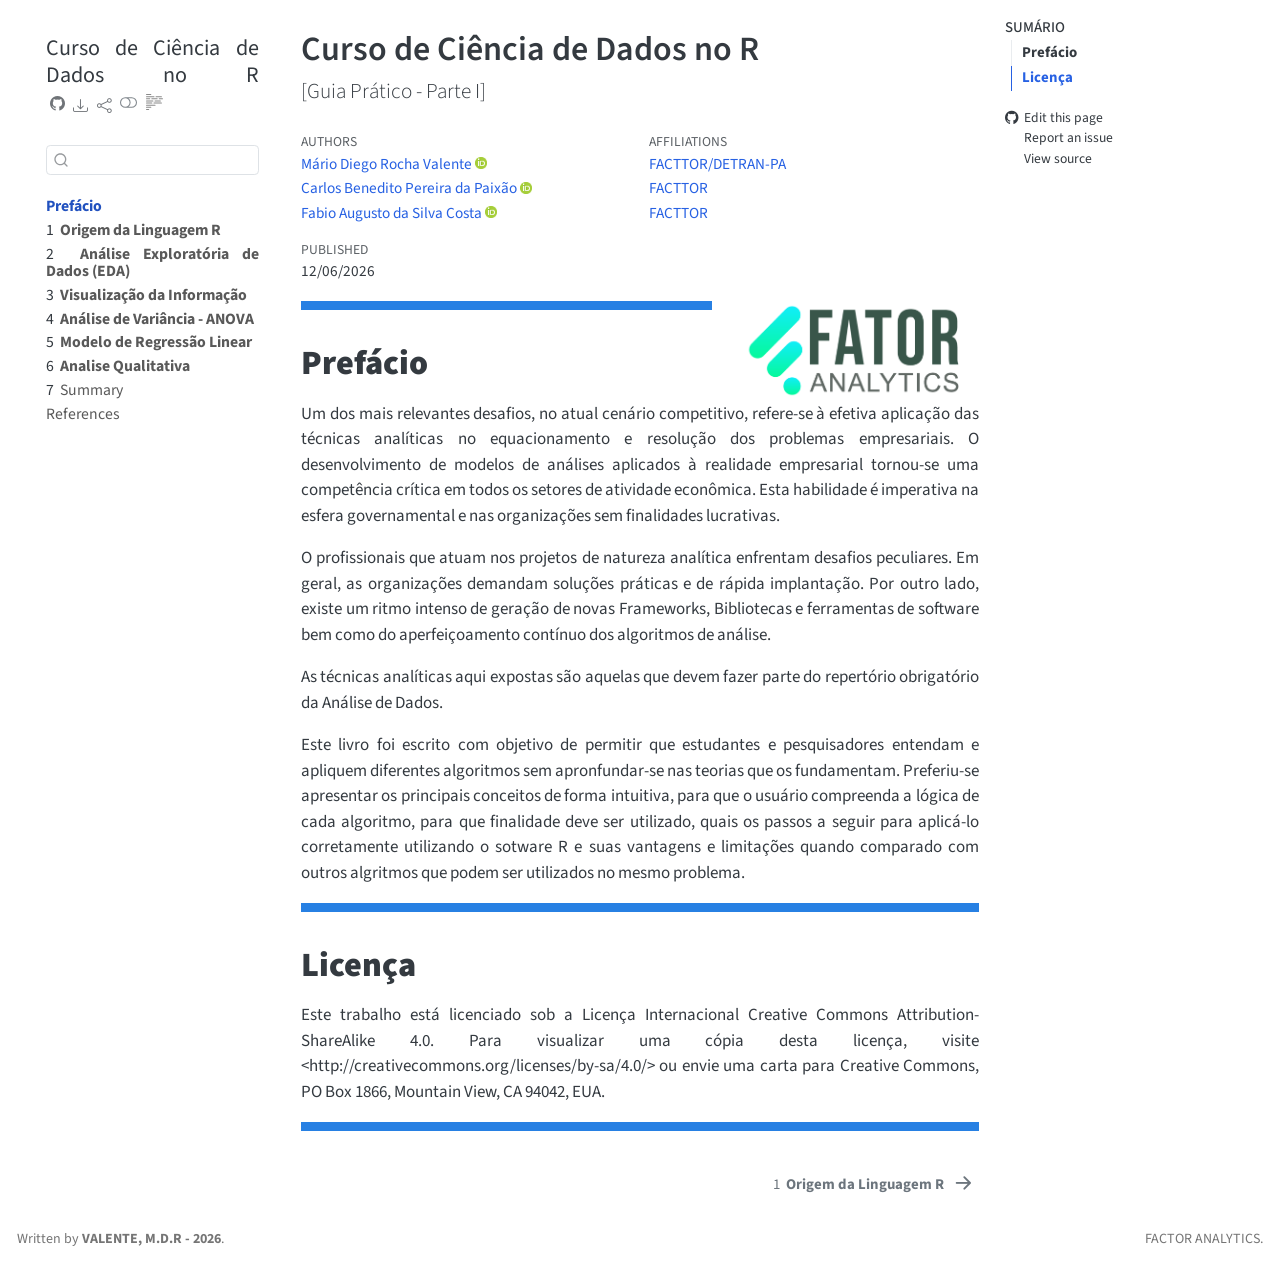
==== commit 8e2bd559: "Add files via upload" ====
--- a/docs/index.html
+++ b/docs/index.html
@@ -9,7 +9,7 @@
 <meta name="author" content="Mário Diego Rocha Valente">
 <meta name="author" content="Carlos Benedito Pereira da Paixão">
 <meta name="author" content="Fabio Augusto da Silva Costa">
-<meta name="dcterms.date" content="2026-10-06">
+<meta name="dcterms.date" content="2026-12-06">
 
 <title>Curso de Ciência de Dados no R</title>
 <style>
@@ -353,13 +353,19 @@
         <li class="sidebar-item">
   <div class="sidebar-item-container"> 
   <a href="./cap4.html" class="sidebar-item-text sidebar-link">
- <span class="menu-text"><span class="chapter-number">5</span>&nbsp; <span class="chapter-title">Modelo de Regressão Linear</span></span></a>
+ <span class="menu-text"><span class="chapter-number">5</span>&nbsp; <span class="chapter-title"><strong>Modelo de Regressão Linear</strong></span></span></a>
+  </div>
+</li>
+        <li class="sidebar-item">
+  <div class="sidebar-item-container"> 
+  <a href="./cap5.html" class="sidebar-item-text sidebar-link">
+ <span class="menu-text"><span class="chapter-number">6</span>&nbsp; <span class="chapter-title"><strong>Analise Qualitativa</strong></span></span></a>
   </div>
 </li>
         <li class="sidebar-item">
   <div class="sidebar-item-container"> 
   <a href="./summary.html" class="sidebar-item-text sidebar-link">
- <span class="menu-text"><span class="chapter-number">6</span>&nbsp; <span class="chapter-title">Summary</span></span></a>
+ <span class="menu-text"><span class="chapter-number">7</span>&nbsp; <span class="chapter-title">Summary</span></span></a>
   </div>
 </li>
         <li class="sidebar-item">
@@ -436,7 +442,7 @@
     <div>
     <div class="quarto-title-meta-heading">Published</div>
     <div class="quarto-title-meta-contents">
-      <p class="date">10/06/2026</p>
+      <p class="date">12/06/2026</p>
     </div>
   </div>
   
--- a/docs/site_libs/quarto-html/tippy.css
+++ b/docs/site_libs/quarto-html/tippy.css
@@ -0,0 +1 @@
+.tippy-box[data-animation=fade][data-state=hidden]{opacity:0}[data-tippy-root]{max-width:calc(100vw - 10px)}.tippy-box{position:relative;background-color:#333;color:#fff;border-radius:4px;font-size:14px;line-height:1.4;white-space:normal;outline:0;transition-property:transform,visibility,opacity}.tippy-box[data-placement^=top]>.tippy-arrow{bottom:0}.tippy-box[data-placement^=top]>.tippy-arrow:before{bottom:-7px;left:0;border-width:8px 8px 0;border-top-color:initial;transform-origin:center top}.tippy-box[data-placement^=bottom]>.tippy-arrow{top:0}.tippy-box[data-placement^=bottom]>.tippy-arrow:before{top:-7px;left:0;border-width:0 8px 8px;border-bottom-color:initial;transform-origin:center bottom}.tippy-box[data-placement^=left]>.tippy-arrow{right:0}.tippy-box[data-placement^=left]>.tippy-arrow:before{border-width:8px 0 8px 8px;border-left-color:initial;right:-7px;transform-origin:center left}.tippy-box[data-placement^=right]>.tippy-arrow{left:0}.tippy-box[data-placement^=right]>.tippy-arrow:before{left:-7px;border-width:8px 8px 8px 0;border-right-color:initial;transform-origin:center right}.tippy-box[data-inertia][data-state=visible]{transition-timing-function:cubic-bezier(.54,1.5,.38,1.11)}.tippy-arrow{width:16px;height:16px;color:#333}.tippy-arrow:before{content:"";position:absolute;border-color:transparent;border-style:solid}.tippy-content{position:relative;padding:5px 9px;z-index:1}
--- a/docs/site_libs/quarto-html/quarto-syntax-highlighting-37eea08aefeeee20ff55810ff984fec1.css
+++ b/docs/site_libs/quarto-html/quarto-syntax-highlighting-37eea08aefeeee20ff55810ff984fec1.css
@@ -0,0 +1,236 @@
+/* quarto syntax highlight colors */
+:root {
+  --quarto-hl-ot-color: #003B4F;
+  --quarto-hl-at-color: #657422;
+  --quarto-hl-ss-color: #20794D;
+  --quarto-hl-an-color: #5E5E5E;
+  --quarto-hl-fu-color: #4758AB;
+  --quarto-hl-st-color: #20794D;
+  --quarto-hl-cf-color: #003B4F;
+  --quarto-hl-op-color: #5E5E5E;
+  --quarto-hl-er-color: #AD0000;
+  --quarto-hl-bn-color: #AD0000;
+  --quarto-hl-al-color: #AD0000;
+  --quarto-hl-va-color: #111111;
+  --quarto-hl-bu-color: inherit;
+  --quarto-hl-ex-color: inherit;
+  --quarto-hl-pp-color: #AD0000;
+  --quarto-hl-in-color: #5E5E5E;
+  --quarto-hl-vs-color: #20794D;
+  --quarto-hl-wa-color: #5E5E5E;
+  --quarto-hl-do-color: #5E5E5E;
+  --quarto-hl-im-color: #00769E;
+  --quarto-hl-ch-color: #20794D;
+  --quarto-hl-dt-color: #AD0000;
+  --quarto-hl-fl-color: #AD0000;
+  --quarto-hl-co-color: #5E5E5E;
+  --quarto-hl-cv-color: #5E5E5E;
+  --quarto-hl-cn-color: #8f5902;
+  --quarto-hl-sc-color: #5E5E5E;
+  --quarto-hl-dv-color: #AD0000;
+  --quarto-hl-kw-color: #003B4F;
+}
+
+/* other quarto variables */
+:root {
+  --quarto-font-monospace: SFMono-Regular, Menlo, Monaco, Consolas, "Liberation Mono", "Courier New", monospace;
+}
+
+/* syntax highlight based on Pandoc's rules */
+pre > code.sourceCode > span {
+  color: #003B4F;
+}
+
+code.sourceCode > span {
+  color: #003B4F;
+}
+
+div.sourceCode,
+div.sourceCode pre.sourceCode {
+  color: #003B4F;
+}
+
+/* Normal */
+code span {
+  color: #003B4F;
+}
+
+/* Alert */
+code span.al {
+  color: #AD0000;
+  font-style: inherit;
+}
+
+/* Annotation */
+code span.an {
+  color: #5E5E5E;
+  font-style: inherit;
+}
+
+/* Attribute */
+code span.at {
+  color: #657422;
+  font-style: inherit;
+}
+
+/* BaseN */
+code span.bn {
+  color: #AD0000;
+  font-style: inherit;
+}
+
+/* BuiltIn */
+code span.bu {
+  font-style: inherit;
+}
+
+/* ControlFlow */
+code span.cf {
+  color: #003B4F;
+  font-weight: bold;
+  font-style: inherit;
+}
+
+/* Char */
+code span.ch {
+  color: #20794D;
+  font-style: inherit;
+}
+
+/* Constant */
+code span.cn {
+  color: #8f5902;
+  font-style: inherit;
+}
+
+/* Comment */
+code span.co {
+  color: #5E5E5E;
+  font-style: inherit;
+}
+
+/* CommentVar */
+code span.cv {
+  color: #5E5E5E;
+  font-style: italic;
+}
+
+/* Documentation */
+code span.do {
+  color: #5E5E5E;
+  font-style: italic;
+}
+
+/* DataType */
+code span.dt {
+  color: #AD0000;
+  font-style: inherit;
+}
+
+/* DecVal */
+code span.dv {
+  color: #AD0000;
+  font-style: inherit;
+}
+
+/* Error */
+code span.er {
+  color: #AD0000;
+  font-style: inherit;
+}
+
+/* Extension */
+code span.ex {
+  font-style: inherit;
+}
+
+/* Float */
+code span.fl {
+  color: #AD0000;
+  font-style: inherit;
+}
+
+/* Function */
+code span.fu {
+  color: #4758AB;
+  font-style: inherit;
+}
+
+/* Import */
+code span.im {
+  color: #00769E;
+  font-style: inherit;
+}
+
+/* Information */
+code span.in {
+  color: #5E5E5E;
+  font-style: inherit;
+}
+
+/* Keyword */
+code span.kw {
+  color: #003B4F;
+  font-weight: bold;
+  font-style: inherit;
+}
+
+/* Operator */
+code span.op {
+  color: #5E5E5E;
+  font-style: inherit;
+}
+
+/* Other */
+code span.ot {
+  color: #003B4F;
+  font-style: inherit;
+}
+
+/* Preprocessor */
+code span.pp {
+  color: #AD0000;
+  font-style: inherit;
+}
+
+/* SpecialChar */
+code span.sc {
+  color: #5E5E5E;
+  font-style: inherit;
+}
+
+/* SpecialString */
+code span.ss {
+  color: #20794D;
+  font-style: inherit;
+}
+
+/* String */
+code span.st {
+  color: #20794D;
+  font-style: inherit;
+}
+
+/* Variable */
+code span.va {
+  color: #111111;
+  font-style: inherit;
+}
+
+/* VerbatimString */
+code span.vs {
+  color: #20794D;
+  font-style: inherit;
+}
+
+/* Warning */
+code span.wa {
+  color: #5E5E5E;
+  font-style: italic;
+}
+
+.prevent-inlining {
+  content: "</";
+}
+
+/*# sourceMappingURL=27d3d809615f7771493d095567f04340.css.map */
--- a/docs/site_libs/quarto-html/quarto-syntax-highlighting-dark-2fef5ea3f8957b3e4ecc936fc74692ca.css
+++ b/docs/site_libs/quarto-html/quarto-syntax-highlighting-dark-2fef5ea3f8957b3e4ecc936fc74692ca.css
@@ -0,0 +1,219 @@
+/* quarto syntax highlight colors */
+:root {
+  --quarto-hl-al-color: #f07178;
+  --quarto-hl-an-color: #d4d0ab;
+  --quarto-hl-at-color: #00e0e0;
+  --quarto-hl-bn-color: #d4d0ab;
+  --quarto-hl-bu-color: #abe338;
+  --quarto-hl-ch-color: #abe338;
+  --quarto-hl-co-color: #f8f8f2;
+  --quarto-hl-cv-color: #ffd700;
+  --quarto-hl-cn-color: #ffd700;
+  --quarto-hl-cf-color: #ffa07a;
+  --quarto-hl-dt-color: #ffa07a;
+  --quarto-hl-dv-color: #d4d0ab;
+  --quarto-hl-do-color: #f8f8f2;
+  --quarto-hl-er-color: #f07178;
+  --quarto-hl-ex-color: #00e0e0;
+  --quarto-hl-fl-color: #d4d0ab;
+  --quarto-hl-fu-color: #ffa07a;
+  --quarto-hl-im-color: #abe338;
+  --quarto-hl-in-color: #d4d0ab;
+  --quarto-hl-kw-color: #ffa07a;
+  --quarto-hl-op-color: #ffa07a;
+  --quarto-hl-ot-color: #00e0e0;
+  --quarto-hl-pp-color: #dcc6e0;
+  --quarto-hl-re-color: #00e0e0;
+  --quarto-hl-sc-color: #abe338;
+  --quarto-hl-ss-color: #abe338;
+  --quarto-hl-st-color: #abe338;
+  --quarto-hl-va-color: #00e0e0;
+  --quarto-hl-vs-color: #abe338;
+  --quarto-hl-wa-color: #dcc6e0;
+}
+
+/* other quarto variables */
+:root {
+  --quarto-font-monospace: SFMono-Regular, Menlo, Monaco, Consolas, "Liberation Mono", "Courier New", monospace;
+}
+
+/* syntax highlight based on Pandoc's rules */
+pre > code.sourceCode > span {
+  color: #f8f8f2;
+}
+
+code.sourceCode > span {
+  color: #f8f8f2;
+}
+
+div.sourceCode,
+div.sourceCode pre.sourceCode {
+  color: #f8f8f2;
+}
+
+/* Normal */
+code span {
+  color: #f8f8f2;
+}
+
+/* Alert */
+code span.al {
+  color: #f07178;
+}
+
+/* Annotation */
+code span.an {
+  color: #d4d0ab;
+}
+
+/* Attribute */
+code span.at {
+  color: #00e0e0;
+}
+
+/* BaseN */
+code span.bn {
+  color: #d4d0ab;
+}
+
+/* BuiltIn */
+code span.bu {
+  color: #abe338;
+}
+
+/* ControlFlow */
+code span.cf {
+  font-weight: bold;
+  color: #ffa07a;
+}
+
+/* Char */
+code span.ch {
+  color: #abe338;
+}
+
+/* Constant */
+code span.cn {
+  color: #ffd700;
+}
+
+/* Comment */
+code span.co {
+  font-style: italic;
+  color: #f8f8f2;
+}
+
+/* CommentVar */
+code span.cv {
+  color: #ffd700;
+}
+
+/* Documentation */
+code span.do {
+  color: #f8f8f2;
+}
+
+/* DataType */
+code span.dt {
+  color: #ffa07a;
+}
+
+/* DecVal */
+code span.dv {
+  color: #d4d0ab;
+}
+
+/* Error */
+code span.er {
+  color: #f07178;
+  text-decoration: underline;
+}
+
+/* Extension */
+code span.ex {
+  font-weight: bold;
+  color: #00e0e0;
+}
+
+/* Float */
+code span.fl {
+  color: #d4d0ab;
+}
+
+/* Function */
+code span.fu {
+  color: #ffa07a;
+}
+
+/* Import */
+code span.im {
+  color: #abe338;
+}
+
+/* Information */
+code span.in {
+  color: #d4d0ab;
+}
+
+/* Keyword */
+code span.kw {
+  font-weight: bold;
+  color: #ffa07a;
+}
+
+/* Operator */
+code span.op {
+  color: #ffa07a;
+}
+
+/* Other */
+code span.ot {
+  color: #00e0e0;
+}
+
+/* Preprocessor */
+code span.pp {
+  color: #dcc6e0;
+}
+
+/* RegionMarker */
+code span.re {
+  background-color: #f8f8f2;
+  color: #00e0e0;
+}
+
+/* SpecialChar */
+code span.sc {
+  color: #abe338;
+}
+
+/* SpecialString */
+code span.ss {
+  color: #abe338;
+}
+
+/* String */
+code span.st {
+  color: #abe338;
+}
+
+/* Variable */
+code span.va {
+  color: #00e0e0;
+}
+
+/* VerbatimString */
+code span.vs {
+  color: #abe338;
+}
+
+/* Warning */
+code span.wa {
+  color: #dcc6e0;
+}
+
+.prevent-inlining {
+  content: "</";
+}
+
+/*# sourceMappingURL=9d1c423767af11a14e59cf8ecfea55bb.css.map */
--- a/docs/site_libs/quarto-html/quarto-syntax-highlighting-37eea08aefeeee20ff55810ff984fec1.css
+++ b/docs/site_libs/quarto-html/quarto-syntax-highlighting-37eea08aefeeee20ff55810ff984fec1.css
@@ -0,0 +1,236 @@
+/* quarto syntax highlight colors */
+:root {
+  --quarto-hl-ot-color: #003B4F;
+  --quarto-hl-at-color: #657422;
+  --quarto-hl-ss-color: #20794D;
+  --quarto-hl-an-color: #5E5E5E;
+  --quarto-hl-fu-color: #4758AB;
+  --quarto-hl-st-color: #20794D;
+  --quarto-hl-cf-color: #003B4F;
+  --quarto-hl-op-color: #5E5E5E;
+  --quarto-hl-er-color: #AD0000;
+  --quarto-hl-bn-color: #AD0000;
+  --quarto-hl-al-color: #AD0000;
+  --quarto-hl-va-color: #111111;
+  --quarto-hl-bu-color: inherit;
+  --quarto-hl-ex-color: inherit;
+  --quarto-hl-pp-color: #AD0000;
+  --quarto-hl-in-color: #5E5E5E;
+  --quarto-hl-vs-color: #20794D;
+  --quarto-hl-wa-color: #5E5E5E;
+  --quarto-hl-do-color: #5E5E5E;
+  --quarto-hl-im-color: #00769E;
+  --quarto-hl-ch-color: #20794D;
+  --quarto-hl-dt-color: #AD0000;
+  --quarto-hl-fl-color: #AD0000;
+  --quarto-hl-co-color: #5E5E5E;
+  --quarto-hl-cv-color: #5E5E5E;
+  --quarto-hl-cn-color: #8f5902;
+  --quarto-hl-sc-color: #5E5E5E;
+  --quarto-hl-dv-color: #AD0000;
+  --quarto-hl-kw-color: #003B4F;
+}
+
+/* other quarto variables */
+:root {
+  --quarto-font-monospace: SFMono-Regular, Menlo, Monaco, Consolas, "Liberation Mono", "Courier New", monospace;
+}
+
+/* syntax highlight based on Pandoc's rules */
+pre > code.sourceCode > span {
+  color: #003B4F;
+}
+
+code.sourceCode > span {
+  color: #003B4F;
+}
+
+div.sourceCode,
+div.sourceCode pre.sourceCode {
+  color: #003B4F;
+}
+
+/* Normal */
+code span {
+  color: #003B4F;
+}
+
+/* Alert */
+code span.al {
+  color: #AD0000;
+  font-style: inherit;
+}
+
+/* Annotation */
+code span.an {
+  color: #5E5E5E;
+  font-style: inherit;
+}
+
+/* Attribute */
+code span.at {
+  color: #657422;
+  font-style: inherit;
+}
+
+/* BaseN */
+code span.bn {
+  color: #AD0000;
+  font-style: inherit;
+}
+
+/* BuiltIn */
+code span.bu {
+  font-style: inherit;
+}
+
+/* ControlFlow */
+code span.cf {
+  color: #003B4F;
+  font-weight: bold;
+  font-style: inherit;
+}
+
+/* Char */
+code span.ch {
+  color: #20794D;
+  font-style: inherit;
+}
+
+/* Constant */
+code span.cn {
+  color: #8f5902;
+  font-style: inherit;
+}
+
+/* Comment */
+code span.co {
+  color: #5E5E5E;
+  font-style: inherit;
+}
+
+/* CommentVar */
+code span.cv {
+  color: #5E5E5E;
+  font-style: italic;
+}
+
+/* Documentation */
+code span.do {
+  color: #5E5E5E;
+  font-style: italic;
+}
+
+/* DataType */
+code span.dt {
+  color: #AD0000;
+  font-style: inherit;
+}
+
+/* DecVal */
+code span.dv {
+  color: #AD0000;
+  font-style: inherit;
+}
+
+/* Error */
+code span.er {
+  color: #AD0000;
+  font-style: inherit;
+}
+
+/* Extension */
+code span.ex {
+  font-style: inherit;
+}
+
+/* Float */
+code span.fl {
+  color: #AD0000;
+  font-style: inherit;
+}
+
+/* Function */
+code span.fu {
+  color: #4758AB;
+  font-style: inherit;
+}
+
+/* Import */
+code span.im {
+  color: #00769E;
+  font-style: inherit;
+}
+
+/* Information */
+code span.in {
+  color: #5E5E5E;
+  font-style: inherit;
+}
+
+/* Keyword */
+code span.kw {
+  color: #003B4F;
+  font-weight: bold;
+  font-style: inherit;
+}
+
+/* Operator */
+code span.op {
+  color: #5E5E5E;
+  font-style: inherit;
+}
+
+/* Other */
+code span.ot {
+  color: #003B4F;
+  font-style: inherit;
+}
+
+/* Preprocessor */
+code span.pp {
+  color: #AD0000;
+  font-style: inherit;
+}
+
+/* SpecialChar */
+code span.sc {
+  color: #5E5E5E;
+  font-style: inherit;
+}
+
+/* SpecialString */
+code span.ss {
+  color: #20794D;
+  font-style: inherit;
+}
+
+/* String */
+code span.st {
+  color: #20794D;
+  font-style: inherit;
+}
+
+/* Variable */
+code span.va {
+  color: #111111;
+  font-style: inherit;
+}
+
+/* VerbatimString */
+code span.vs {
+  color: #20794D;
+  font-style: inherit;
+}
+
+/* Warning */
+code span.wa {
+  color: #5E5E5E;
+  font-style: italic;
+}
+
+.prevent-inlining {
+  content: "</";
+}
+
+/*# sourceMappingURL=27d3d809615f7771493d095567f04340.css.map */
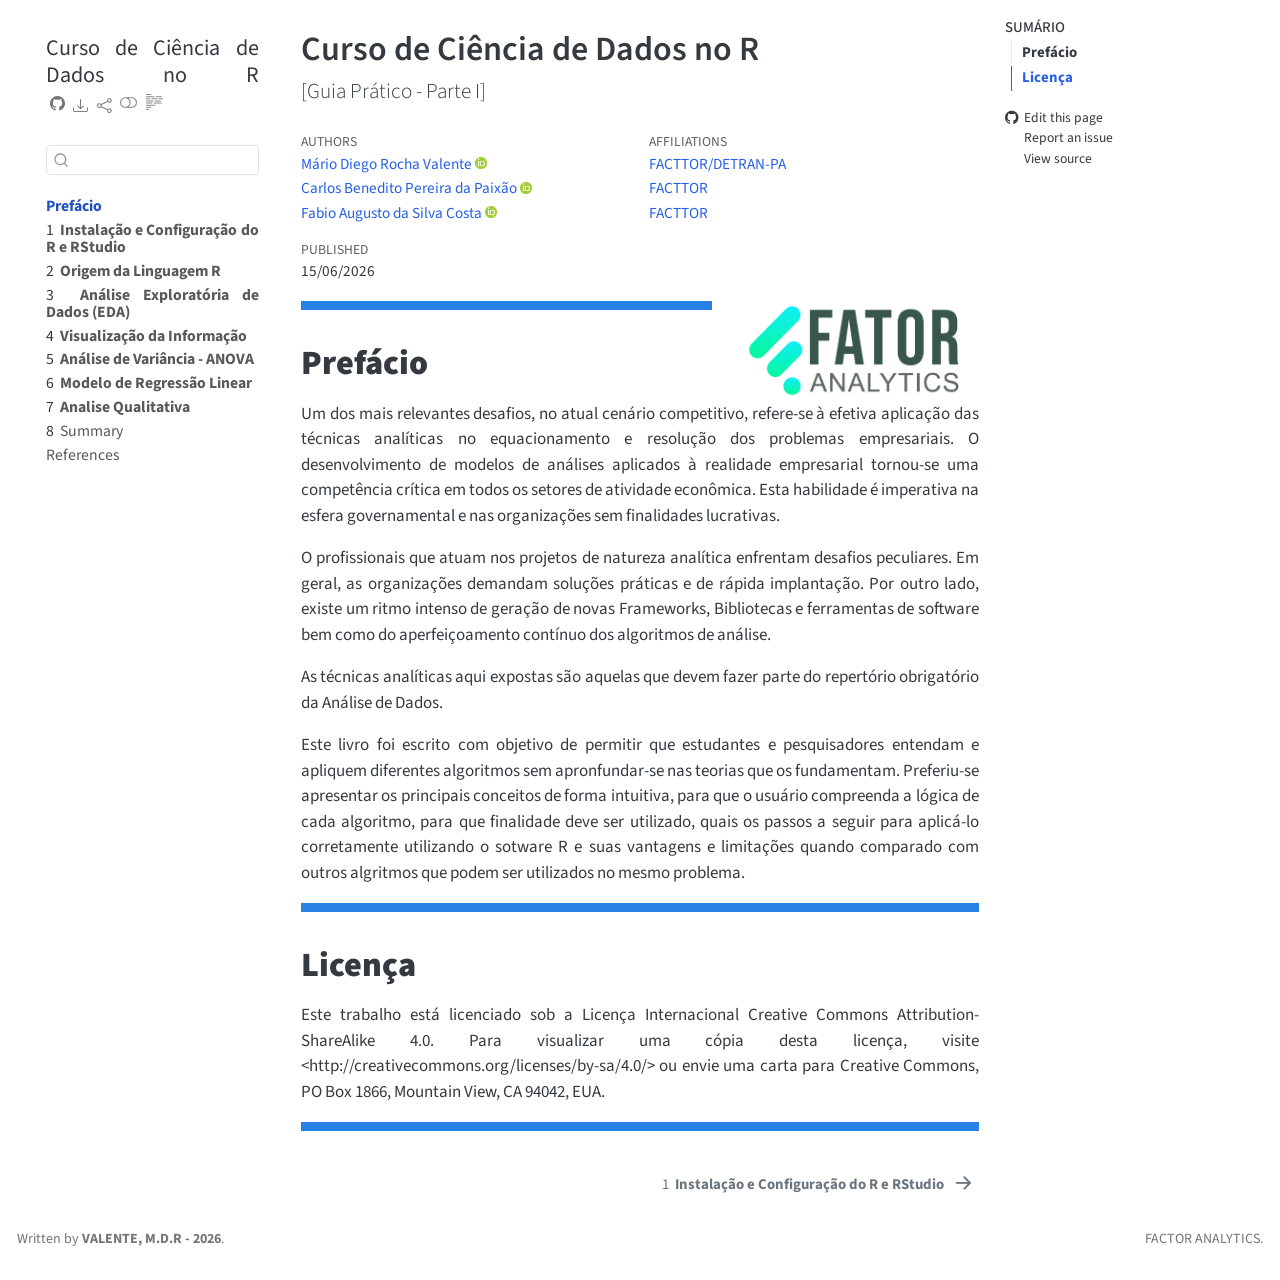
==== commit b46f17f2: "Add files via upload" ====
--- a/docs/index.html
+++ b/docs/index.html
@@ -9,7 +9,6 @@
 <meta name="author" content="Mário Diego Rocha Valente">
 <meta name="author" content="Carlos Benedito Pereira da Paixão">
 <meta name="author" content="Fabio Augusto da Silva Costa">
-<meta name="dcterms.date" content="2026-12-06">
 
 <title>Curso de Ciência de Dados no R</title>
 <style>
@@ -34,7 +33,7 @@
 <script src="site_libs/quarto-search/fuse.min.js"></script>
 <script src="site_libs/quarto-search/quarto-search.js"></script>
 <meta name="quarto:offset" content="./">
-<link href="./intro.html" rel="next">
+<link href="./instalacao1.html" rel="next">
 <link href="./Fator_Analytics.png" rel="icon" type="image/png">
 <script src="site_libs/quarto-html/quarto.js" type="module"></script>
 <script src="site_libs/quarto-html/tabsets/tabsets.js" type="module"></script>
@@ -328,44 +327,50 @@
 </li>
         <li class="sidebar-item">
   <div class="sidebar-item-container"> 
+  <a href="./instalacao1.html" class="sidebar-item-text sidebar-link">
+ <span class="menu-text"><span class="chapter-number">1</span>&nbsp; <span class="chapter-title"><strong>Instalação e Configuração do R e RStudio</strong></span></span></a>
+  </div>
+</li>
+        <li class="sidebar-item">
+  <div class="sidebar-item-container"> 
   <a href="./intro.html" class="sidebar-item-text sidebar-link">
- <span class="menu-text"><span class="chapter-number">1</span>&nbsp; <span class="chapter-title"><strong>Origem da Linguagem R</strong></span></span></a>
+ <span class="menu-text"><span class="chapter-number">2</span>&nbsp; <span class="chapter-title"><strong>Origem da Linguagem R</strong></span></span></a>
   </div>
 </li>
         <li class="sidebar-item">
   <div class="sidebar-item-container"> 
   <a href="./cap1.html" class="sidebar-item-text sidebar-link">
- <span class="menu-text"><span class="chapter-number">2</span>&nbsp; <span class="chapter-title"><strong>Análise Exploratória de Dados (EDA)</strong></span></span></a>
+ <span class="menu-text"><span class="chapter-number">3</span>&nbsp; <span class="chapter-title"><strong>Análise Exploratória de Dados (EDA)</strong></span></span></a>
   </div>
 </li>
         <li class="sidebar-item">
   <div class="sidebar-item-container"> 
   <a href="./cap2.html" class="sidebar-item-text sidebar-link">
- <span class="menu-text"><span class="chapter-number">3</span>&nbsp; <span class="chapter-title"><strong>Visualização da Informação</strong></span></span></a>
+ <span class="menu-text"><span class="chapter-number">4</span>&nbsp; <span class="chapter-title"><strong>Visualização da Informação</strong></span></span></a>
   </div>
 </li>
         <li class="sidebar-item">
   <div class="sidebar-item-container"> 
   <a href="./cap3.html" class="sidebar-item-text sidebar-link">
- <span class="menu-text"><span class="chapter-number">4</span>&nbsp; <span class="chapter-title"><strong>Análise de Variância - ANOVA</strong></span></span></a>
+ <span class="menu-text"><span class="chapter-number">5</span>&nbsp; <span class="chapter-title"><strong>Análise de Variância - ANOVA</strong></span></span></a>
   </div>
 </li>
         <li class="sidebar-item">
   <div class="sidebar-item-container"> 
   <a href="./cap4.html" class="sidebar-item-text sidebar-link">
- <span class="menu-text"><span class="chapter-number">5</span>&nbsp; <span class="chapter-title"><strong>Modelo de Regressão Linear</strong></span></span></a>
+ <span class="menu-text"><span class="chapter-number">6</span>&nbsp; <span class="chapter-title"><strong>Modelo de Regressão Linear</strong></span></span></a>
   </div>
 </li>
         <li class="sidebar-item">
   <div class="sidebar-item-container"> 
   <a href="./cap5.html" class="sidebar-item-text sidebar-link">
- <span class="menu-text"><span class="chapter-number">6</span>&nbsp; <span class="chapter-title"><strong>Analise Qualitativa</strong></span></span></a>
+ <span class="menu-text"><span class="chapter-number">7</span>&nbsp; <span class="chapter-title"><strong>Analise Qualitativa</strong></span></span></a>
   </div>
 </li>
         <li class="sidebar-item">
   <div class="sidebar-item-container"> 
   <a href="./summary.html" class="sidebar-item-text sidebar-link">
- <span class="menu-text"><span class="chapter-number">7</span>&nbsp; <span class="chapter-title">Summary</span></span></a>
+ <span class="menu-text"><span class="chapter-number">8</span>&nbsp; <span class="chapter-title">Summary</span></span></a>
   </div>
 </li>
         <li class="sidebar-item">
@@ -442,7 +447,7 @@
     <div>
     <div class="quarto-title-meta-heading">Published</div>
     <div class="quarto-title-meta-contents">
-      <p class="date">12/06/2026</p>
+      <p class="date">15/06/2026</p>
     </div>
   </div>
   
@@ -904,8 +909,8 @@
   <div class="nav-page nav-page-previous">
   </div>
   <div class="nav-page nav-page-next">
-      <a href="./intro.html" class="pagination-link" aria-label="**Origem da Linguagem R**">
-        <span class="nav-page-text"><span class="chapter-number">1</span>&nbsp; <span class="chapter-title"><strong>Origem da Linguagem R</strong></span></span> <i class="bi bi-arrow-right-short"></i>
+      <a href="./instalacao1.html" class="pagination-link" aria-label="**Instalação e Configuração do R e RStudio**">
+        <span class="nav-page-text"><span class="chapter-number">1</span>&nbsp; <span class="chapter-title"><strong>Instalação e Configuração do R e RStudio</strong></span></span> <i class="bi bi-arrow-right-short"></i>
       </a>
   </div>
 </nav>
